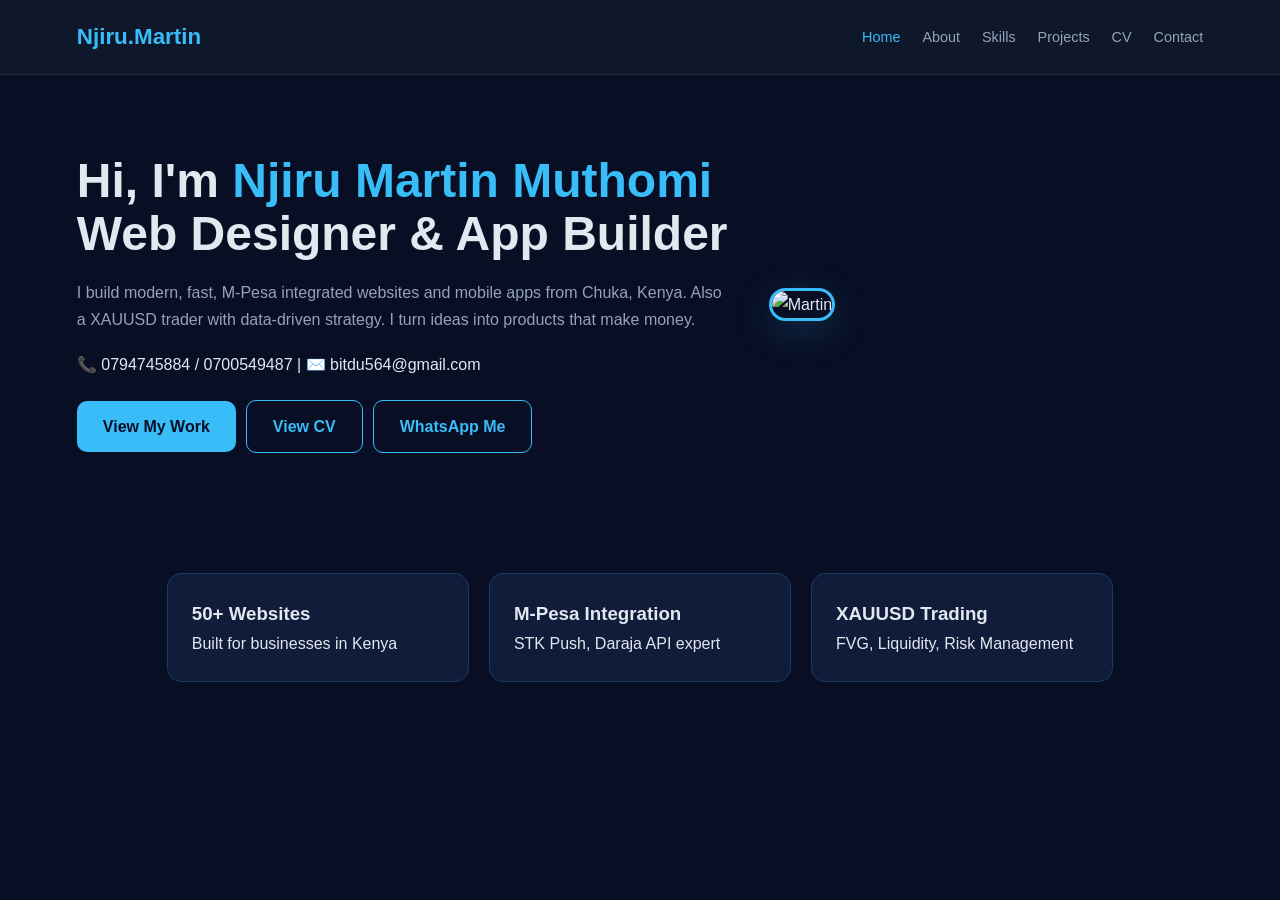
==== index.html @ 204bd2c3 "Comprehensive multi-page portfolio" ====
<!DOCTYPE html><html><head><meta charset="UTF-8"><meta name="viewport" content="width=device-width,initial-scale=1"><title>Njiru Martin Muthomi | Home</title><link rel="stylesheet" href="style.css"></head><body>
<nav><div class="logo">Njiru.Martin</div><div class="links"><a class="active" href="index.html">Home</a><a href="about.html">About</a><a href="skills.html">Skills</a><a href="projects.html">Projects</a><a href="cv.html">CV</a><a href="contact.html">Contact</a></div></nav>
<div class="hero">
<div><h1>Hi, I'm <span>Njiru Martin Muthomi</span><br>Web Designer & App Builder</h1><p style="margin:18px 0;color:#94a3b8">I build modern, fast, M-Pesa integrated websites and mobile apps from Chuka, Kenya. Also a XAUUSD trader with data-driven strategy. I turn ideas into products that make money.</p><div style="margin:10px 0">📞 0794745884 / 0700549487 | ✉️ bitdu564@gmail.com</div><a href="projects.html" class="btn">View My Work</a><a href="cv.html" class="btn btn-outline">View CV</a><a href="https://wa.me/254794745884" class="btn btn-outline">WhatsApp Me</a></div>
<div><img src="profile.jpg" alt="Martin"></div>
</div>
<div class="container"><div class="grid3"><div class="card"><h3>50+ Websites</h3><p>Built for businesses in Kenya</p></div><div class="card"><h3>M-Pesa Integration</h3><p>STK Push, Daraja API expert</p></div><div class="card"><h3>XAUUSD Trading</h3><p>FVG, Liquidity, Risk Management</p></div></div></div>
</body></html>
---- style.css ----
*{margin:0;padding:0;box-sizing:border-box;font-family:'Poppins',sans-serif}
body{background:#080e24;color:#e2e8f0;line-height:1.7}
a{color:#38bdf8;text-decoration:none}
nav{display:flex;justify-content:space-between;align-items:center;padding:18px 6%;background:#0f172a;position:sticky;top:0;z-index:100;border-bottom:1px solid #1e293b}
nav .logo{font-weight:800;color:#38bdf8;font-size:1.4rem}
nav .links a{margin-left:22px;color:#94a3b8;font-size:0.9rem}
nav .links a.active, nav .links a:hover{color:#38bdf8}
.container{max-width:1100px;margin:0 auto;padding:40px 6%}
.hero{display:grid;grid-template-columns:1.2fr 0.8fr;gap:40px;align-items:center;padding:80px 6%}
.hero img{width:320px;height:320px;border-radius:20px;object-fit:cover;border:3px solid #38bdf8;box-shadow:0 10px 40px rgba(56,189,248,0.2)}
.hero h1{font-size:3rem;line-height:1.1}
.hero h1 span{color:#38bdf8}
.btn{background:#38bdf8;color:#080e24;padding:12px 26px;border-radius:10px;font-weight:700;display:inline-block;margin-top:12px;margin-right:10px}
.btn-outline{border:1px solid #38bdf8;color:#38bdf8;background:transparent}
.card{background:#101c3a;border:1px solid #1e3a5f;border-radius:14px;padding:24px;margin-bottom:18px}
.grid2{display:grid;grid-template-columns:1fr 1fr;gap:20px}
.grid3{display:grid;grid-template-columns:repeat(auto-fit,minmax(280px,1fr));gap:20px}
.tag{border:1px solid #38bdf855;background:#0a1228;padding:5px 12px;border-radius:20px;font-size:0.78rem;margin:4px;display:inline-block}
.section-title{font-size:2rem;color:#38bdf8;margin-bottom:20px}
.timeline{border-left:2px solid #1e3a5f;padding-left:20px;margin-left:10px}
.timeline-item{margin-bottom:28px;position:relative}
.timeline-item::before{content:'';width:12px;height:12px;background:#38bdf8;border-radius:50%;position:absolute;left:-27px;top:6px}
@media(max-width:800px){.hero{grid-template-columns:1fr;text-align:center}.hero img{width:200px;height:200px;margin:0 auto}.grid2{grid-template-columns:1fr}nav .links{display:none}}
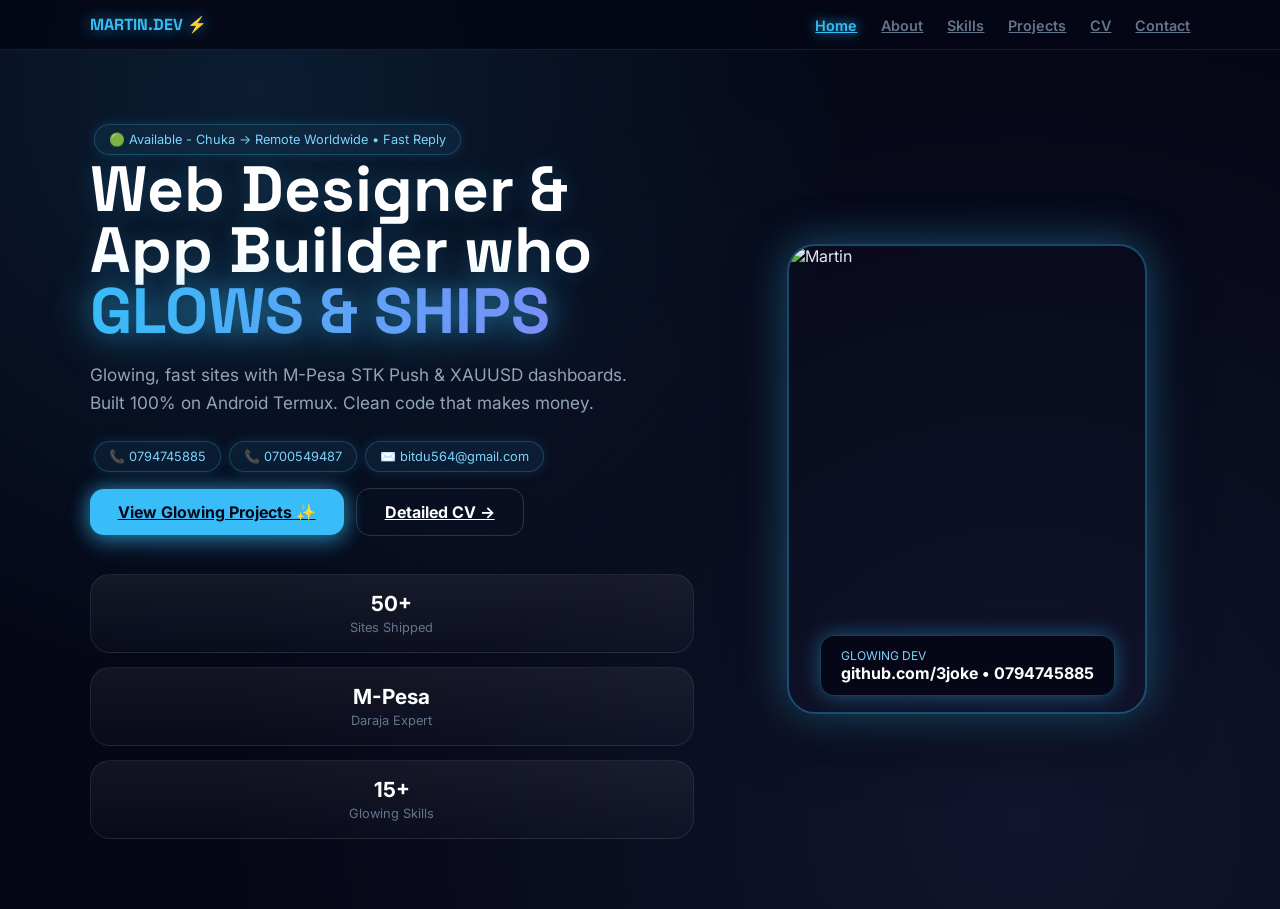
==== commit 01e70707: "FULL GLOWING REBUILD via python - 15 skills detailed CV 0794745885 0700549487" ====
--- a/index.html
+++ b/index.html
@@ -1,8 +1,4 @@
-<!DOCTYPE html><html><head><meta charset="UTF-8"><meta name="viewport" content="width=device-width,initial-scale=1"><title>Njiru Martin Muthomi | Home</title><link rel="stylesheet" href="style.css"></head><body>
-<nav><div class="logo">Njiru.Martin</div><div class="links"><a class="active" href="index.html">Home</a><a href="about.html">About</a><a href="skills.html">Skills</a><a href="projects.html">Projects</a><a href="cv.html">CV</a><a href="contact.html">Contact</a></div></nav>
-<div class="hero">
-<div><h1>Hi, I'm <span>Njiru Martin Muthomi</span><br>Web Designer & App Builder</h1><p style="margin:18px 0;color:#94a3b8">I build modern, fast, M-Pesa integrated websites and mobile apps from Chuka, Kenya. Also a XAUUSD trader with data-driven strategy. I turn ideas into products that make money.</p><div style="margin:10px 0">📞 0794745884 / 0700549487 | ✉️ bitdu564@gmail.com</div><a href="projects.html" class="btn">View My Work</a><a href="cv.html" class="btn btn-outline">View CV</a><a href="https://wa.me/254794745884" class="btn btn-outline">WhatsApp Me</a></div>
-<div><img src="profile.jpg" alt="Martin"></div>
-</div>
-<div class="container"><div class="grid3"><div class="card"><h3>50+ Websites</h3><p>Built for businesses in Kenya</p></div><div class="card"><h3>M-Pesa Integration</h3><p>STK Push, Daraja API expert</p></div><div class="card"><h3>XAUUSD Trading</h3><p>FVG, Liquidity, Risk Management</p></div></div></div>
+<!DOCTYPE html><html lang="en"><head><meta charset="UTF-8"><meta name="viewport" content="width=device-width,initial-scale=1"><title>Njiru Martin Muthomi - Glowing Portfolio</title><link rel="stylesheet" href="style.css"></head><body>
+<nav><div class="logo">MARTIN.DEV ⚡</div><div class="links"><a class="active" href="index.html">Home</a><a href="about.html">About</a><a href="skills.html">Skills</a><a href="projects.html">Projects</a><a href="cv.html">CV</a><a href="contact.html">Contact</a></div></nav>
+<section class="hero"><div><div class="pill">🟢 Available - Chuka → Remote Worldwide • Fast Reply</div><h1>Web Designer &<br>App Builder who<br><span>GLOWS & SHIPS</span></h1><p>Glowing, fast sites with M-Pesa STK Push & XAUUSD dashboards. Built 100% on Android Termux. Clean code that makes money.</p><div><span class="pill">📞 0794745885</span><span class="pill">📞 0700549487</span><span class="pill">✉️ bitdu564@gmail.com</span></div><div><a href="projects.html" class="btn btn-primary">View Glowing Projects ✨</a><a href="cv.html" class="btn btn-ghost">Detailed CV →</a></div><div class="grid3" style="margin-top:38px;gap:14px"><div class="glow-card" style="padding:16px;text-align:center"><b style="color:white;font-size:1.3rem">50+</b><br><span style="font-size:0.8rem;color:#64748b">Sites Shipped</span></div><div class="glow-card" style="padding:16px;text-align:center"><b style="color:white;font-size:1.3rem">M-Pesa</b><br><span style="font-size:0.8rem;color:#64748b">Daraja Expert</span></div><div class="glow-card" style="padding:16px;text-align:center"><b style="color:white;font-size:1.3rem">15+</b><br><span style="font-size:0.8rem;color:#64748b">Glowing Skills</span></div></div></div><div class="hero-img-wrap"><img src="profile.jpg" alt="Martin"><div style="position:absolute;bottom:18px;background:rgba(5,7,22,0.9);border:1px solid rgba(56,189,248,0.3);padding:12px 20px;border-radius:14px;box-shadow:0 0 20px rgba(56,189,248,0.4)"><div style="font-size:0.75rem;color:#7dd3fc">GLOWING DEV</div><div style="color:white;font-weight:700">github.com/3joke • 0794745885</div></div></div></section>
 </body></html>
--- a/style.css
+++ b/style.css
@@ -1,23 +1,29 @@
-*{margin:0;padding:0;box-sizing:border-box;font-family:'Poppins',sans-serif}
-body{background:#080e24;color:#e2e8f0;line-height:1.7}
-a{color:#38bdf8;text-decoration:none}
-nav{display:flex;justify-content:space-between;align-items:center;padding:18px 6%;background:#0f172a;position:sticky;top:0;z-index:100;border-bottom:1px solid #1e293b}
-nav .logo{font-weight:800;color:#38bdf8;font-size:1.4rem}
-nav .links a{margin-left:22px;color:#94a3b8;font-size:0.9rem}
-nav .links a.active, nav .links a:hover{color:#38bdf8}
-.container{max-width:1100px;margin:0 auto;padding:40px 6%}
-.hero{display:grid;grid-template-columns:1.2fr 0.8fr;gap:40px;align-items:center;padding:80px 6%}
-.hero img{width:320px;height:320px;border-radius:20px;object-fit:cover;border:3px solid #38bdf8;box-shadow:0 10px 40px rgba(56,189,248,0.2)}
-.hero h1{font-size:3rem;line-height:1.1}
-.hero h1 span{color:#38bdf8}
-.btn{background:#38bdf8;color:#080e24;padding:12px 26px;border-radius:10px;font-weight:700;display:inline-block;margin-top:12px;margin-right:10px}
-.btn-outline{border:1px solid #38bdf8;color:#38bdf8;background:transparent}
-.card{background:#101c3a;border:1px solid #1e3a5f;border-radius:14px;padding:24px;margin-bottom:18px}
-.grid2{display:grid;grid-template-columns:1fr 1fr;gap:20px}
-.grid3{display:grid;grid-template-columns:repeat(auto-fit,minmax(280px,1fr));gap:20px}
-.tag{border:1px solid #38bdf855;background:#0a1228;padding:5px 12px;border-radius:20px;font-size:0.78rem;margin:4px;display:inline-block}
-.section-title{font-size:2rem;color:#38bdf8;margin-bottom:20px}
-.timeline{border-left:2px solid #1e3a5f;padding-left:20px;margin-left:10px}
-.timeline-item{margin-bottom:28px;position:relative}
-.timeline-item::before{content:'';width:12px;height:12px;background:#38bdf8;border-radius:50%;position:absolute;left:-27px;top:6px}
-@media(max-width:800px){.hero{grid-template-columns:1fr;text-align:center}.hero img{width:200px;height:200px;margin:0 auto}.grid2{grid-template-columns:1fr}nav .links{display:none}}
+@import url('https://fonts.googleapis.com/css2?family=Space+Grotesk:wght@700&family=Inter:wght@400;600&display=swap');
+*{margin:0;padding:0;box-sizing:border-box}body{font-family:'Inter',sans-serif;background:#050716;color:#e2e8f0;overflow-x:hidden}
+h1,h2,h3,.logo{font-family:'Space Grotesk',sans-serif}
+nav{position:fixed;top:0;width:100%;z-index:999;display:flex;justify-content:space-between;align-items:center;padding:14px 7%;background:rgba(5,7,22,0.9);backdrop-filter:blur(14px);border-bottom:1px solid rgba(56,189,248,0.15)}
+.logo{color:#38bdf8;font-weight:700;text-shadow:0 0 15px rgba(56,189,248,0.7)}
+.links a{margin-left:24px;color:#64748b;font-weight:600;font-size:0.9rem;transition:0.3s}.links a:hover,.links a.active{color:#38bdf8;text-shadow:0 0 12px #38bdf8}
+.hero{min-height:100vh;display:grid;grid-template-columns:1.15fr 0.85fr;align-items:center;padding:120px 7% 70px;gap:50px;background:radial-gradient(600px at 20% 10%,rgba(56,189,248,0.12),transparent),radial-gradient(800px at 80% 90%,rgba(129,140,248,0.1),transparent)}
+.hero h1{font-size:clamp(2.4rem,5vw,4rem);line-height:.95;color:white;text-shadow:0 0 25px rgba(56,189,248,0.2)}
+.hero h1 span{background:linear-gradient(90deg,#38bdf8,#818cf8,#38bdf8);background-size:200%;-webkit-background-clip:text;-webkit-text-fill-color:transparent;animation:gMove 3s linear infinite;filter:drop-shadow(0 0 20px rgba(56,189,248,0.6))}
+@keyframes gMove{0%{background-position:0%}100%{background-position:200%}}
+.hero p{margin:20px 0;color:#94a3b8;font-size:1.08rem;max-width:560px;line-height:1.6}
+.pill{border:1px solid rgba(56,189,248,0.25);background:rgba(56,189,248,0.08);color:#7dd3fc;padding:7px 14px;border-radius:100px;font-size:0.8rem;margin:4px;display:inline-block;box-shadow:0 0 12px rgba(56,189,248,0.15)}
+.btn{padding:13px 28px;border-radius:14px;font-weight:700;display:inline-block;transition:0.3s;margin:12px 12px 0 0}
+.btn-primary{background:#38bdf8;color:#020617;box-shadow:0 0 20px rgba(56,189,248,0.6),0 8px 24px rgba(56,189,248,0.3)}
+.btn-primary:hover{transform:translateY(-2px);box-shadow:0 0 35px rgba(56,189,248,0.9)}
+.btn-ghost{border:1px solid rgba(255,255,255,0.15);color:white}
+.hero-img-wrap{position:relative;display:flex;justify-content:center}
+.hero-img-wrap img{width:360px;height:470px;object-fit:cover;border-radius:28px;border:2px solid rgba(56,189,248,0.35);box-shadow:0 0 45px rgba(56,189,248,0.4),0 20px 60px rgba(0,0,0,0.6);animation:floatG 4s ease-in-out infinite}
+@keyframes floatG{0%,100%{transform:translateY(0)}50%{transform:translateY(-10px);box-shadow:0 0 65px rgba(56,189,248,0.6)}}
+.glow-card{background:linear-gradient(180deg,rgba(255,255,255,0.06),rgba(255,255,255,0.02));border:1px solid rgba(255,255,255,0.08);border-radius:20px;padding:26px;transition:0.35s}
+.glow-card:hover{border-color:rgba(56,189,248,0.35);transform:translateY(-4px);box-shadow:0 0 30px rgba(56,189,248,0.12)}
+.container{max-width:1200px;margin:0 auto;padding:90px 7% 40px}
+.section-title{font-size:2.6rem;color:white;text-shadow:0 0 20px rgba(56,189,248,0.25)}
+.section-sub{color:#64748b;margin-bottom:32px}
+.grid2{display:grid;grid-template-columns:1fr 1fr;gap:22px}.grid3{display:grid;grid-template-columns:repeat(auto-fit,minmax(300px,1fr));gap:22px}
+.tag{border:1px solid rgba(56,189,248,0.18);background:rgba(56,189,248,0.08);color:#7dd3fc;padding:6px 12px;border-radius:100px;font-size:0.78rem;margin:4px;display:inline-block}
+.timeline{border-left:2px solid rgba(56,189,248,0.15);padding-left:22px}
+.timeline-item{margin-bottom:24px;position:relative}.timeline-item::before{content:'';position:absolute;left:-29px;top:4px;width:12px;height:12px;background:#38bdf8;border-radius:50%;box-shadow:0 0 12px #38bdf8}
+@media(max-width:900px){.hero{grid-template-columns:1fr;text-align:center}.hero-img-wrap img{width:300px;height:380px}.grid2{grid-template-columns:1fr}nav .links{display:none}}
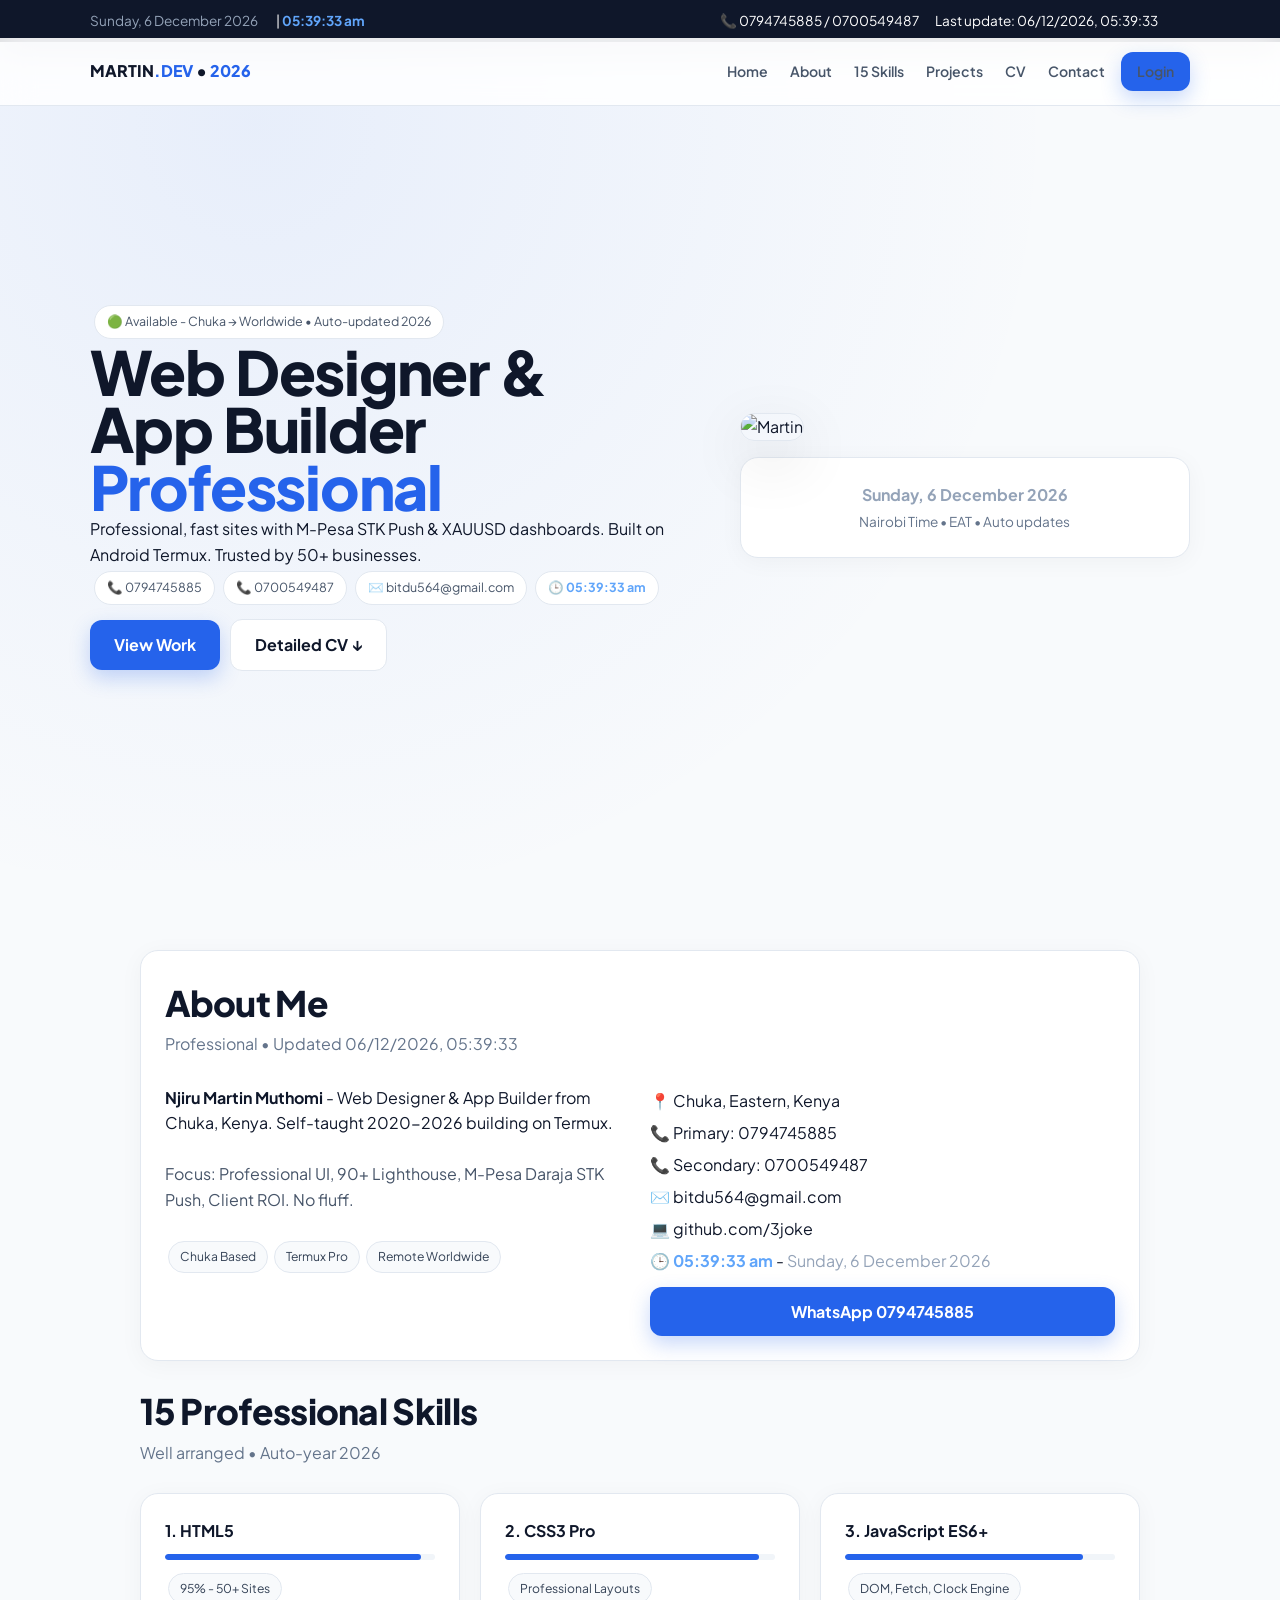
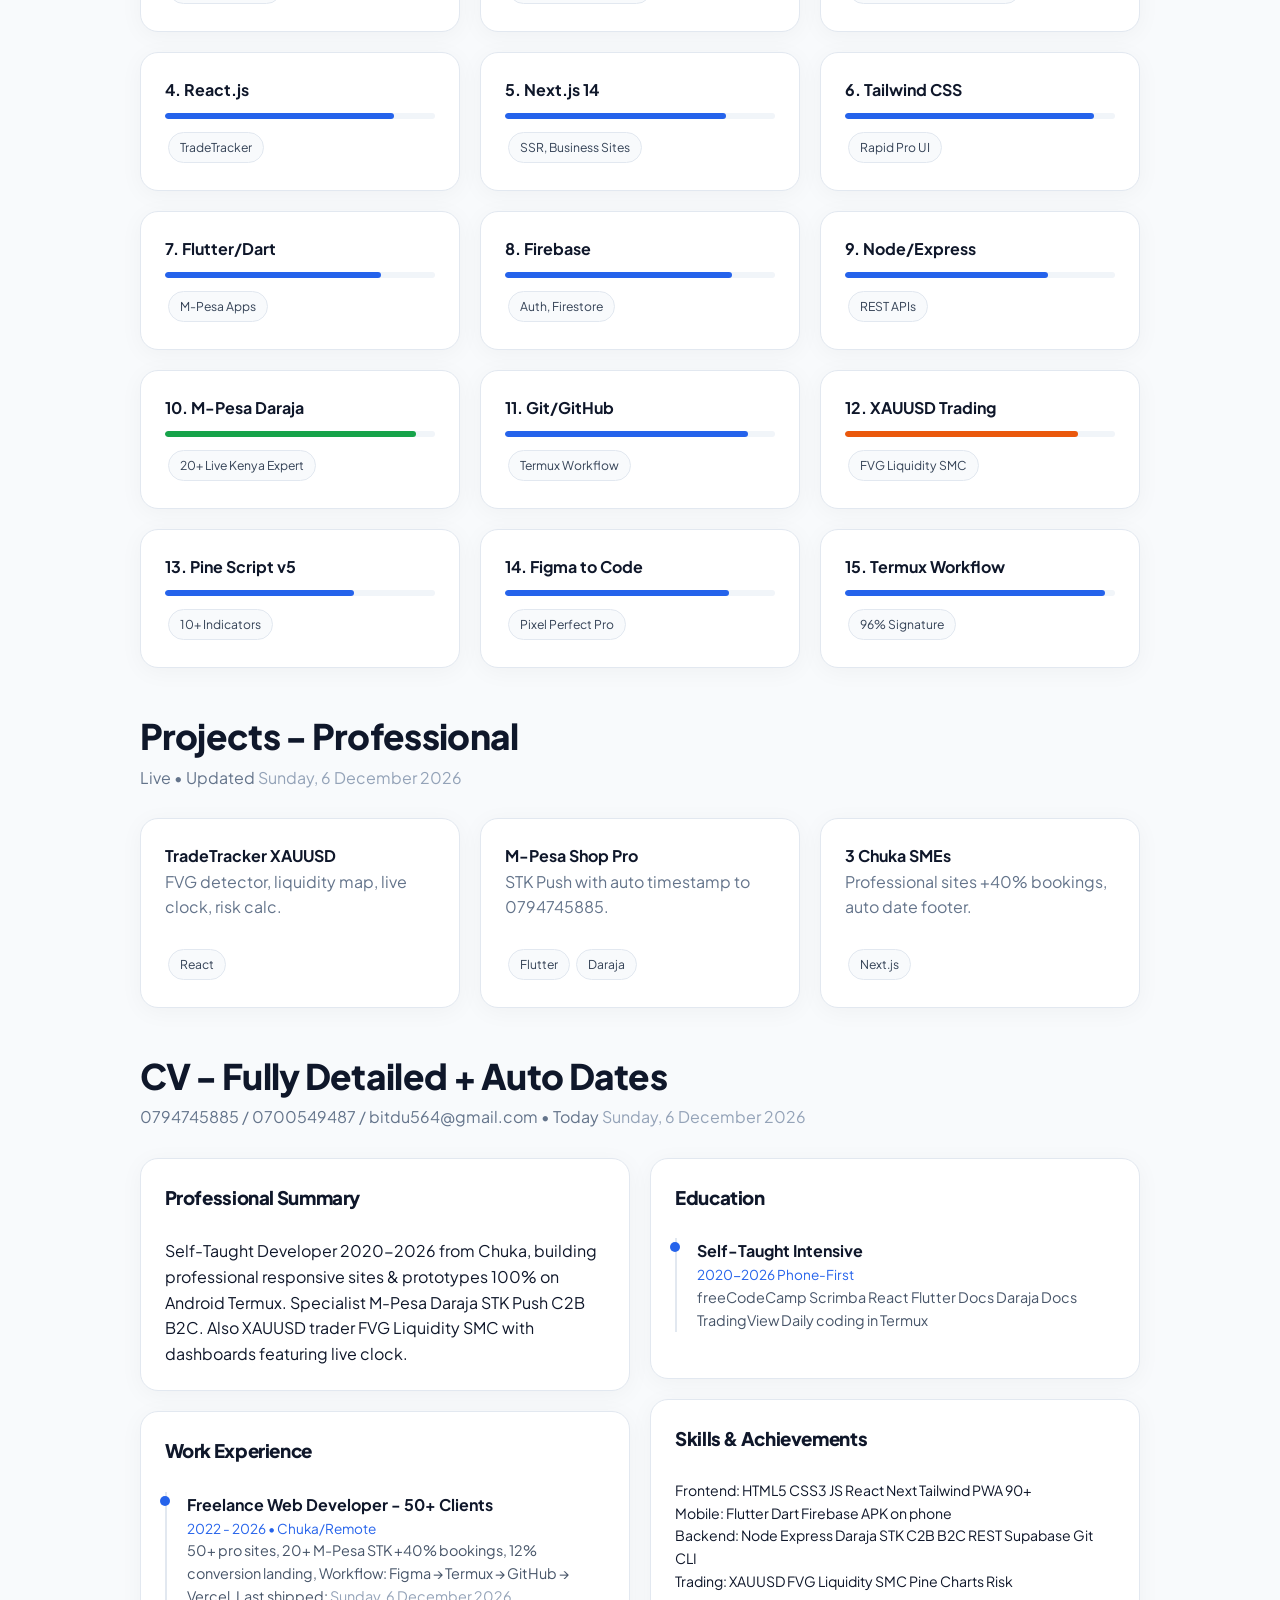
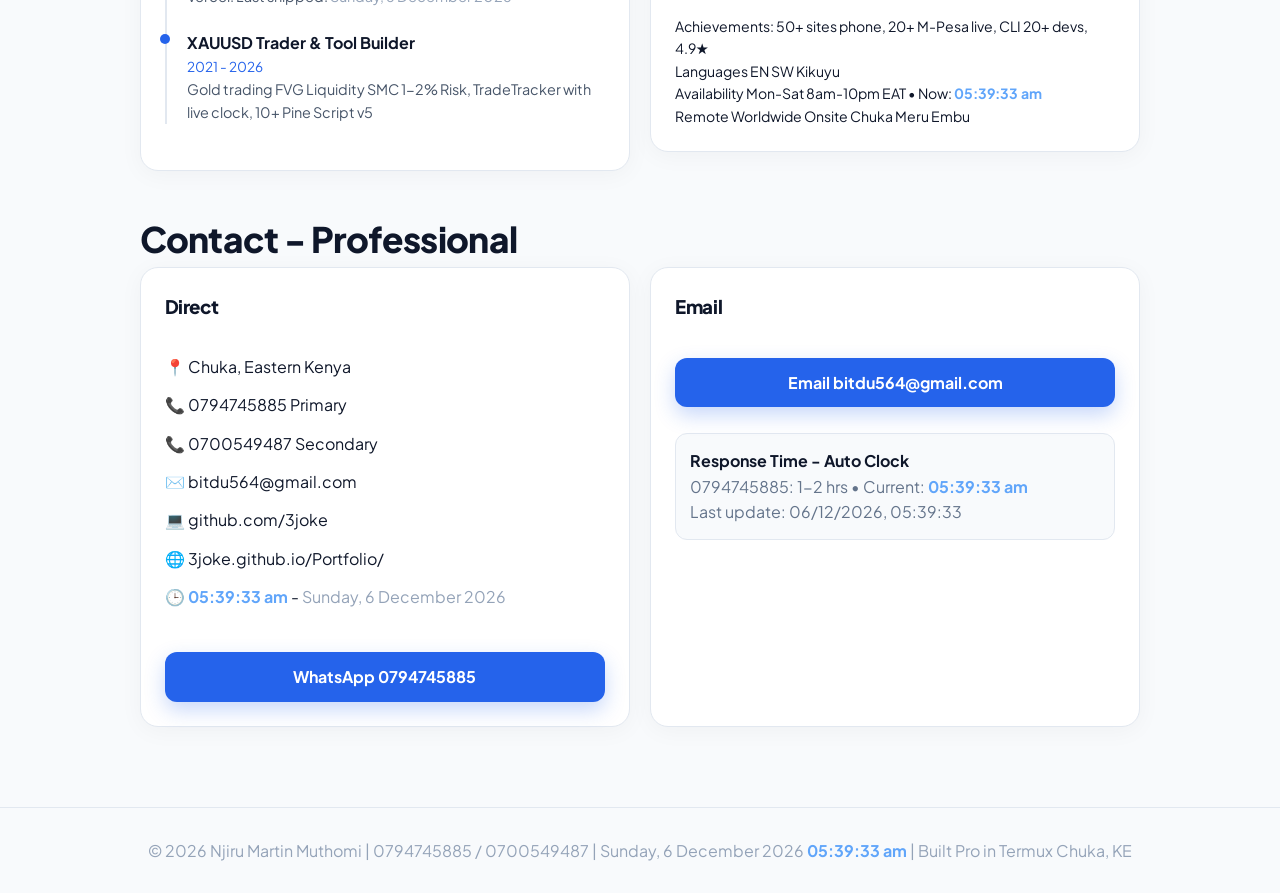
==== commit ef6c7196: "Pro portfolio + login + live clock auto dates 2026" ====
--- a/index.html
+++ b/index.html
@@ -1,4 +1,34 @@
-<!DOCTYPE html><html lang="en"><head><meta charset="UTF-8"><meta name="viewport" content="width=device-width,initial-scale=1"><title>Njiru Martin Muthomi - Glowing Portfolio</title><link rel="stylesheet" href="style.css"></head><body>
-<nav><div class="logo">MARTIN.DEV ⚡</div><div class="links"><a class="active" href="index.html">Home</a><a href="about.html">About</a><a href="skills.html">Skills</a><a href="projects.html">Projects</a><a href="cv.html">CV</a><a href="contact.html">Contact</a></div></nav>
-<section class="hero"><div><div class="pill">🟢 Available - Chuka → Remote Worldwide • Fast Reply</div><h1>Web Designer &<br>App Builder who<br><span>GLOWS & SHIPS</span></h1><p>Glowing, fast sites with M-Pesa STK Push & XAUUSD dashboards. Built 100% on Android Termux. Clean code that makes money.</p><div><span class="pill">📞 0794745885</span><span class="pill">📞 0700549487</span><span class="pill">✉️ bitdu564@gmail.com</span></div><div><a href="projects.html" class="btn btn-primary">View Glowing Projects ✨</a><a href="cv.html" class="btn btn-ghost">Detailed CV →</a></div><div class="grid3" style="margin-top:38px;gap:14px"><div class="glow-card" style="padding:16px;text-align:center"><b style="color:white;font-size:1.3rem">50+</b><br><span style="font-size:0.8rem;color:#64748b">Sites Shipped</span></div><div class="glow-card" style="padding:16px;text-align:center"><b style="color:white;font-size:1.3rem">M-Pesa</b><br><span style="font-size:0.8rem;color:#64748b">Daraja Expert</span></div><div class="glow-card" style="padding:16px;text-align:center"><b style="color:white;font-size:1.3rem">15+</b><br><span style="font-size:0.8rem;color:#64748b">Glowing Skills</span></div></div></div><div class="hero-img-wrap"><img src="profile.jpg" alt="Martin"><div style="position:absolute;bottom:18px;background:rgba(5,7,22,0.9);border:1px solid rgba(56,189,248,0.3);padding:12px 20px;border-radius:14px;box-shadow:0 0 20px rgba(56,189,248,0.4)"><div style="font-size:0.75rem;color:#7dd3fc">GLOWING DEV</div><div style="color:white;font-weight:700">github.com/3joke • 0794745885</div></div></div></section>
-</body></html>
+<!DOCTYPE html>
+<html lang="en">
+<head><meta charset="UTF-8"><meta name="viewport" content="width=device-width,initial-scale=1"><title>Njiru Martin Muthomi - Professional Portfolio</title><link rel="stylesheet" href="style.css"></head>
+<body>
+<div class="clock-bar"><div><span id="liveDate">Loading date...</span> | <span id="liveClock">Loading time...</span></div><div><span>📞 0794745885 / 0700549487</span><span>Last update: <span id="lastUpdated"></span></span></div></div>
+<nav style="top:38px"><div class="logo">MARTIN<span>.DEV</span> • <span id="liveYear"></span></div><div class="links"><a href="#home">Home</a><a href="#about">About</a><a href="#skills">15 Skills</a><a href="#projects">Projects</a><a href="#cv">CV</a><a href="#contact">Contact</a><a href="login.html" class="btn btn-primary" style="padding:8px 16px;margin:0 0 0 16px">Login</a></div></nav>
+<section id="home" class="hero"><div><div class="pill">🟢 Available - Chuka → Worldwide • Auto-updated <span id="autoYear"></span></div><h1>Web Designer &<br>App Builder <span>Professional</span></h1><p>Professional, fast sites with M-Pesa STK Push & XAUUSD dashboards. Built on Android Termux. Trusted by 50+ businesses.</p><div><span class="pill">📞 0794745885</span><span class="pill">📞 0700549487</span><span class="pill">✉️ bitdu564@gmail.com</span><span class="pill">🕒 <span id="liveClock"></span></span></div><div><a href="#projects" class="btn btn-primary">View Work</a><a href="#cv" class="btn btn-ghost">Detailed CV ↓</a></div></div><div><img src="profile.jpg" alt="Martin" class="hero-img"><div class="card" style="margin-top:16px;text-align:center"><b id="liveDate"></b><br><span style="color:#64748b;font-size:0.85rem">Nairobi Time • EAT • Auto updates</span></div></div></section>
+<div class="container">
+<div id="about" class="card" style="margin-bottom:22px"><h2 class="section-title">About Me</h2><p class="section-sub">Professional • Updated <span id="lastUpdated"></span></p><div class="grid2"><div><p><b>Njiru Martin Muthomi</b> - Web Designer & App Builder from Chuka, Kenya. Self-taught 2020-<span id="autoYear"></span> building on Termux.</p><br><p style="color:#475569">Focus: Professional UI, 90+ Lighthouse, M-Pesa Daraja STK Push, Client ROI. No fluff.</p><br><span class="tag">Chuka Based</span><span class="tag">Termux Pro</span><span class="tag">Remote Worldwide</span></div><div><p style="line-height:2">📍 Chuka, Eastern, Kenya<br>📞 Primary: 0794745885<br>📞 Secondary: 0700549487<br>✉️ bitdu564@gmail.com<br>💻 github.com/3joke<br>🕒 <span id="liveClock"></span> - <span id="liveDate"></span></p><a href="https://wa.me/254794745885" class="btn btn-primary" style="width:100%;text-align:center">WhatsApp 0794745885</a></div></div></div>
+<div id="skills"><h2 class="section-title">15 Professional Skills</h2><p class="section-sub">Well arranged • Auto-year <span id="autoYear"></span></p><div class="grid3">
+<div class="card"><b>1. HTML5</b><div class="progress"><div class="progress-bar" style="width:95%"></div></div><span class="tag">95% - 50+ Sites</span></div>
+<div class="card"><b>2. CSS3 Pro</b><div class="progress"><div class="progress-bar" style="width:94%"></div></div><span class="tag">Professional Layouts</span></div>
+<div class="card"><b>3. JavaScript ES6+</b><div class="progress"><div class="progress-bar" style="width:88%"></div></div><span class="tag">DOM, Fetch, Clock Engine</span></div>
+<div class="card"><b>4. React.js</b><div class="progress"><div class="progress-bar" style="width:85%"></div></div><span class="tag">TradeTracker</span></div>
+<div class="card"><b>5. Next.js 14</b><div class="progress"><div class="progress-bar" style="width:82%"></div></div><span class="tag">SSR, Business Sites</span></div>
+<div class="card"><b>6. Tailwind CSS</b><div class="progress"><div class="progress-bar" style="width:92%"></div></div><span class="tag">Rapid Pro UI</span></div>
+<div class="card"><b>7. Flutter/Dart</b><div class="progress"><div class="progress-bar" style="width:80%"></div></div><span class="tag">M-Pesa Apps</span></div>
+<div class="card"><b>8. Firebase</b><div class="progress"><div class="progress-bar" style="width:84%"></div></div><span class="tag">Auth, Firestore</span></div>
+<div class="card"><b>9. Node/Express</b><div class="progress"><div class="progress-bar" style="width:75%"></div></div><span class="tag">REST APIs</span></div>
+<div class="card"><b>10. M-Pesa Daraja</b><div class="progress"><div class="progress-bar" style="width:93%;background:#16a34a"></div></div><span class="tag">20+ Live Kenya Expert</span></div>
+<div class="card"><b>11. Git/GitHub</b><div class="progress"><div class="progress-bar" style="width:90%"></div></div><span class="tag">Termux Workflow</span></div>
+<div class="card"><b>12. XAUUSD Trading</b><div class="progress"><div class="progress-bar" style="width:86%;background:#ea580c"></div></div><span class="tag">FVG Liquidity SMC</span></div>
+<div class="card"><b>13. Pine Script v5</b><div class="progress"><div class="progress-bar" style="width:70%"></div></div><span class="tag">10+ Indicators</span></div>
+<div class="card"><b>14. Figma to Code</b><div class="progress"><div class="progress-bar" style="width:83%"></div></div><span class="tag">Pixel Perfect Pro</span></div>
+<div class="card"><b>15. Termux Workflow</b><div class="progress"><div class="progress-bar" style="width:96%"></div></div><span class="tag">96% Signature</span></div>
+</div></div>
+<div id="projects" style="margin-top:40px"><h2 class="section-title">Projects - Professional</h2><p class="section-sub">Live • Updated <span id="liveDate"></span></p><div class="grid3"><div class="card"><b>TradeTracker XAUUSD</b><p style="color:#64748b">FVG detector, liquidity map, live clock, risk calc.</p><br><span class="tag">React</span></div><div class="card"><b>M-Pesa Shop Pro</b><p style="color:#64748b">STK Push with auto timestamp to 0794745885.</p><br><span class="tag">Flutter</span><span class="tag">Daraja</span></div><div class="card"><b>3 Chuka SMEs</b><p style="color:#64748b">Professional sites +40% bookings, auto date footer.</p><br><span class="tag">Next.js</span></div></div></div>
+<div id="cv" style="margin-top:40px"><h2 class="section-title">CV - Fully Detailed + Auto Dates</h2><p class="section-sub">0794745885 / 0700549487 / bitdu564@gmail.com • Today <span id="liveDate"></span></p><div class="grid2"><div><div class="card"><h3>Professional Summary</h3><br><p>Self-Taught Developer 2020-<span id="autoYear"></span> from Chuka, building professional responsive sites & prototypes 100% on Android Termux. Specialist M-Pesa Daraja STK Push C2B B2C. Also XAUUSD trader FVG Liquidity SMC with dashboards featuring live clock.</p></div><div class="card" style="margin-top:20px"><h3>Work Experience</h3><br><div class="timeline"><div class="timeline-item"><b>Freelance Web Developer - 50+ Clients</b><div style="color:#2563eb;font-size:0.85rem">2022 - <span id="autoYear"></span> • Chuka/Remote</div><div style="color:#475569;font-size:0.9rem">50+ pro sites, 20+ M-Pesa STK +40% bookings, 12% conversion landing, Workflow: Figma → Termux → GitHub → Vercel. Last shipped: <span id="liveDate"></span></div></div><div class="timeline-item"><b>XAUUSD Trader & Tool Builder</b><div style="color:#2563eb;font-size:0.85rem">2021 - <span id="autoYear"></span></div><div style="color:#475569;font-size:0.9rem">Gold trading FVG Liquidity SMC 1-2% Risk, TradeTracker with live clock, 10+ Pine Script v5</div></div></div></div></div><div><div class="card"><h3>Education</h3><br><div class="timeline"><div class="timeline-item"><b>Self-Taught Intensive</b><div style="color:#2563eb;font-size:0.85rem">2020-<span id="autoYear"></span> Phone-First</div><div style="color:#475569;font-size:0.9rem">freeCodeCamp Scrimba React Flutter Docs Daraja Docs TradingView Daily coding in Termux</div></div></div></div><div class="card" style="margin-top:20px"><h3>Skills & Achievements</h3><br><p style="font-size:0.88rem">Frontend: HTML5 CSS3 JS React Next Tailwind PWA 90+<br>Mobile: Flutter Dart Firebase APK on phone<br>Backend: Node Express Daraja STK C2B B2C REST Supabase Git CLI<br>Trading: XAUUSD FVG Liquidity SMC Pine Charts Risk<br><br>Achievements: 50+ sites phone, 20+ M-Pesa live, CLI 20+ devs, 4.9★<br>Languages EN SW Kikuyu<br>Availability Mon-Sat 8am-10pm EAT • Now: <span id="liveClock"></span><br>Remote Worldwide Onsite Chuka Meru Embu</p></div></div></div></div>
+<div id="contact" style="margin-top:40px"><h2 class="section-title">Contact - Professional</h2><div class="grid2"><div class="card"><h3>Direct</h3><br><p style="line-height:2.4">📍 Chuka, Eastern Kenya<br>📞 0794745885 Primary<br>📞 0700549487 Secondary<br>✉️ bitdu564@gmail.com<br>💻 github.com/3joke<br>🌐 3joke.github.io/Portfolio/<br>🕒 <span id="liveClock"></span> - <span id="liveDate"></span></p><br><a href="https://wa.me/254794745885" class="btn btn-primary" style="width:100%;text-align:center">WhatsApp 0794745885</a></div><div class="card"><h3>Email</h3><br><a href="mailto:bitdu564@gmail.com" class="btn btn-primary" style="width:100%;text-align:center">Email bitdu564@gmail.com</a><br><br><div style="background:#f8fafc;border:1px solid #e2e8f0;padding:14px;border-radius:12px"><b>Response Time - Auto Clock</b><br><span style="color:#64748b">0794745885: 1-2 hrs • Current: <span id="liveClock"></span><br>Last update: <span id="lastUpdated"></span></span></div></div></div></div>
+</div>
+<footer style="text-align:center;padding:30px 7%;color:#94a3b8;border-top:1px solid #e2e8f0;margin-top:40px">© <span id="autoYear"></span> Njiru Martin Muthomi | 0794745885 / 0700549487 | <span id="liveDate"></span> <span id="liveClock"></span> | Built Pro in Termux Chuka, KE</footer>
+<script src="script.js"></script>
+</body>
+</html>
--- a/style.css
+++ b/style.css
@@ -1,29 +1,29 @@
-@import url('https://fonts.googleapis.com/css2?family=Space+Grotesk:wght@700&family=Inter:wght@400;600&display=swap');
-*{margin:0;padding:0;box-sizing:border-box}body{font-family:'Inter',sans-serif;background:#050716;color:#e2e8f0;overflow-x:hidden}
-h1,h2,h3,.logo{font-family:'Space Grotesk',sans-serif}
-nav{position:fixed;top:0;width:100%;z-index:999;display:flex;justify-content:space-between;align-items:center;padding:14px 7%;background:rgba(5,7,22,0.9);backdrop-filter:blur(14px);border-bottom:1px solid rgba(56,189,248,0.15)}
-.logo{color:#38bdf8;font-weight:700;text-shadow:0 0 15px rgba(56,189,248,0.7)}
-.links a{margin-left:24px;color:#64748b;font-weight:600;font-size:0.9rem;transition:0.3s}.links a:hover,.links a.active{color:#38bdf8;text-shadow:0 0 12px #38bdf8}
-.hero{min-height:100vh;display:grid;grid-template-columns:1.15fr 0.85fr;align-items:center;padding:120px 7% 70px;gap:50px;background:radial-gradient(600px at 20% 10%,rgba(56,189,248,0.12),transparent),radial-gradient(800px at 80% 90%,rgba(129,140,248,0.1),transparent)}
-.hero h1{font-size:clamp(2.4rem,5vw,4rem);line-height:.95;color:white;text-shadow:0 0 25px rgba(56,189,248,0.2)}
-.hero h1 span{background:linear-gradient(90deg,#38bdf8,#818cf8,#38bdf8);background-size:200%;-webkit-background-clip:text;-webkit-text-fill-color:transparent;animation:gMove 3s linear infinite;filter:drop-shadow(0 0 20px rgba(56,189,248,0.6))}
-@keyframes gMove{0%{background-position:0%}100%{background-position:200%}}
-.hero p{margin:20px 0;color:#94a3b8;font-size:1.08rem;max-width:560px;line-height:1.6}
-.pill{border:1px solid rgba(56,189,248,0.25);background:rgba(56,189,248,0.08);color:#7dd3fc;padding:7px 14px;border-radius:100px;font-size:0.8rem;margin:4px;display:inline-block;box-shadow:0 0 12px rgba(56,189,248,0.15)}
-.btn{padding:13px 28px;border-radius:14px;font-weight:700;display:inline-block;transition:0.3s;margin:12px 12px 0 0}
-.btn-primary{background:#38bdf8;color:#020617;box-shadow:0 0 20px rgba(56,189,248,0.6),0 8px 24px rgba(56,189,248,0.3)}
-.btn-primary:hover{transform:translateY(-2px);box-shadow:0 0 35px rgba(56,189,248,0.9)}
-.btn-ghost{border:1px solid rgba(255,255,255,0.15);color:white}
-.hero-img-wrap{position:relative;display:flex;justify-content:center}
-.hero-img-wrap img{width:360px;height:470px;object-fit:cover;border-radius:28px;border:2px solid rgba(56,189,248,0.35);box-shadow:0 0 45px rgba(56,189,248,0.4),0 20px 60px rgba(0,0,0,0.6);animation:floatG 4s ease-in-out infinite}
-@keyframes floatG{0%,100%{transform:translateY(0)}50%{transform:translateY(-10px);box-shadow:0 0 65px rgba(56,189,248,0.6)}}
-.glow-card{background:linear-gradient(180deg,rgba(255,255,255,0.06),rgba(255,255,255,0.02));border:1px solid rgba(255,255,255,0.08);border-radius:20px;padding:26px;transition:0.35s}
-.glow-card:hover{border-color:rgba(56,189,248,0.35);transform:translateY(-4px);box-shadow:0 0 30px rgba(56,189,248,0.12)}
-.container{max-width:1200px;margin:0 auto;padding:90px 7% 40px}
-.section-title{font-size:2.6rem;color:white;text-shadow:0 0 20px rgba(56,189,248,0.25)}
-.section-sub{color:#64748b;margin-bottom:32px}
-.grid2{display:grid;grid-template-columns:1fr 1fr;gap:22px}.grid3{display:grid;grid-template-columns:repeat(auto-fit,minmax(300px,1fr));gap:22px}
-.tag{border:1px solid rgba(56,189,248,0.18);background:rgba(56,189,248,0.08);color:#7dd3fc;padding:6px 12px;border-radius:100px;font-size:0.78rem;margin:4px;display:inline-block}
-.timeline{border-left:2px solid rgba(56,189,248,0.15);padding-left:22px}
-.timeline-item{margin-bottom:24px;position:relative}.timeline-item::before{content:'';position:absolute;left:-29px;top:4px;width:12px;height:12px;background:#38bdf8;border-radius:50%;box-shadow:0 0 12px #38bdf8}
-@media(max-width:900px){.hero{grid-template-columns:1fr;text-align:center}.hero-img-wrap img{width:300px;height:380px}.grid2{grid-template-columns:1fr}nav .links{display:none}}
+@import url('https://fonts.googleapis.com/css2?family=Plus+Jakarta+Sans:wght@400;600;700;800&display=swap');
+*{margin:0;padding:0;box-sizing:border-box}
+body{font-family:'Plus Jakarta Sans',sans-serif;background:#f8fafc;color:#0f172a;line-height:1.6;scroll-behavior:smooth}
+h1,h2,h3{font-weight:800;letter-spacing:-0.02em}
+nav{position:fixed;top:0;width:100%;z-index:999;background:rgba(255,255,255,0.85);backdrop-filter:blur(16px);border-bottom:1px solid #e2e8f0;display:flex;justify-content:space-between;align-items:center;padding:14px 7%}
+.logo{font-weight:800;color:#0f172a} .logo span{color:#2563eb}
+.links a{margin-left:22px;color:#475569;font-weight:600;font-size:0.88rem;text-decoration:none} .links a:hover{color:#2563eb}
+.btn{padding:12px 24px;border-radius:12px;font-weight:700;text-decoration:none;display:inline-block;transition:0.2s;margin:10px 10px 0 0}
+.btn-primary{background:#2563eb;color:white;box-shadow:0 8px 20px rgba(37,99,235,0.25)} .btn-primary:hover{transform:translateY(-2px)}
+.btn-ghost{border:1px solid #e2e8f0;color:#0f172a;background:white}
+.hero{min-height:92vh;display:grid;grid-template-columns:1.15fr 0.85fr;align-items:center;padding:120px 7% 60px;gap:40px;background:radial-gradient(800px at 20% 10%,rgba(37,99,235,0.08),transparent)}
+.hero h1{font-size:clamp(2.4rem,5vw,3.8rem);line-height:0.95;color:#0f172a} .hero h1 span{color:#2563eb}
+.pill{border:1px solid #e2e8f0;background:white;color:#475569;padding:6px 12px;border-radius:100px;font-size:0.78rem;margin:4px;display:inline-block}
+.card{background:white;border:1px solid #e2e8f0;border-radius:18px;padding:24px;box-shadow:0 4px 24px rgba(0,0,0,0.04);transition:0.25s}
+.card:hover{transform:translateY(-3px);box-shadow:0 12px 32px rgba(0,0,0,0.08)}
+.container{max-width:1180px;margin:0 auto;padding:80px 7% 40px}
+.section-title{font-size:2.2rem;color:#0f172a} .section-sub{color:#64748b;margin-bottom:28px}
+.grid2{display:grid;grid-template-columns:1fr 1fr;gap:20px} .grid3{display:grid;grid-template-columns:repeat(auto-fit,minmax(280px,1fr));gap:20px}
+.tag{border:1px solid #e2e8f0;background:#f8fafc;color:#334155;padding:5px 11px;border-radius:100px;font-size:0.76rem;margin:3px;display:inline-block}
+.progress{height:6px;background:#f1f5f9;border-radius:100px;margin:10px 0;overflow:hidden} .progress-bar{height:100%;background:#2563eb;border-radius:100px}
+.timeline{border-left:2px solid #e2e8f0;padding-left:20px} .timeline-item{margin-bottom:22px;position:relative} .timeline-item::before{content:'';position:absolute;left:-27px;top:4px;width:10px;height:10px;background:#2563eb;border-radius:50%}
+.hero-img{width:360px;height:460px;object-fit:cover;border-radius:22px;border:1px solid #e2e8f0;box-shadow:0 20px 60px rgba(0,0,0,0.12)}
+/* CLOCK */
+.clock-bar{background:#0f172a;color:white;padding:10px 7%;display:flex;justify-content:space-between;align-items:center;font-size:0.85rem;flex-wrap:wrap;gap:8px}
+.clock-bar span{margin-right:16px} #liveClock{font-weight:700;color:#60a5fa} #liveDate{color:#94a3b8}
+/* LOGIN */
+.login-wrap{min-height:100vh;display:grid;place-items:center;padding:100px 7% 40px;background:radial-gradient(600px at 80% 20%,rgba(37,99,235,0.1),transparent),#f8fafc}
+.login-card{width:100%;max-width:420px;background:white;border:1px solid #e2e8f0;border-radius:20px;padding:32px;box-shadow:0 20px 60px rgba(0,0,0,0.08)}
+.input{width:100
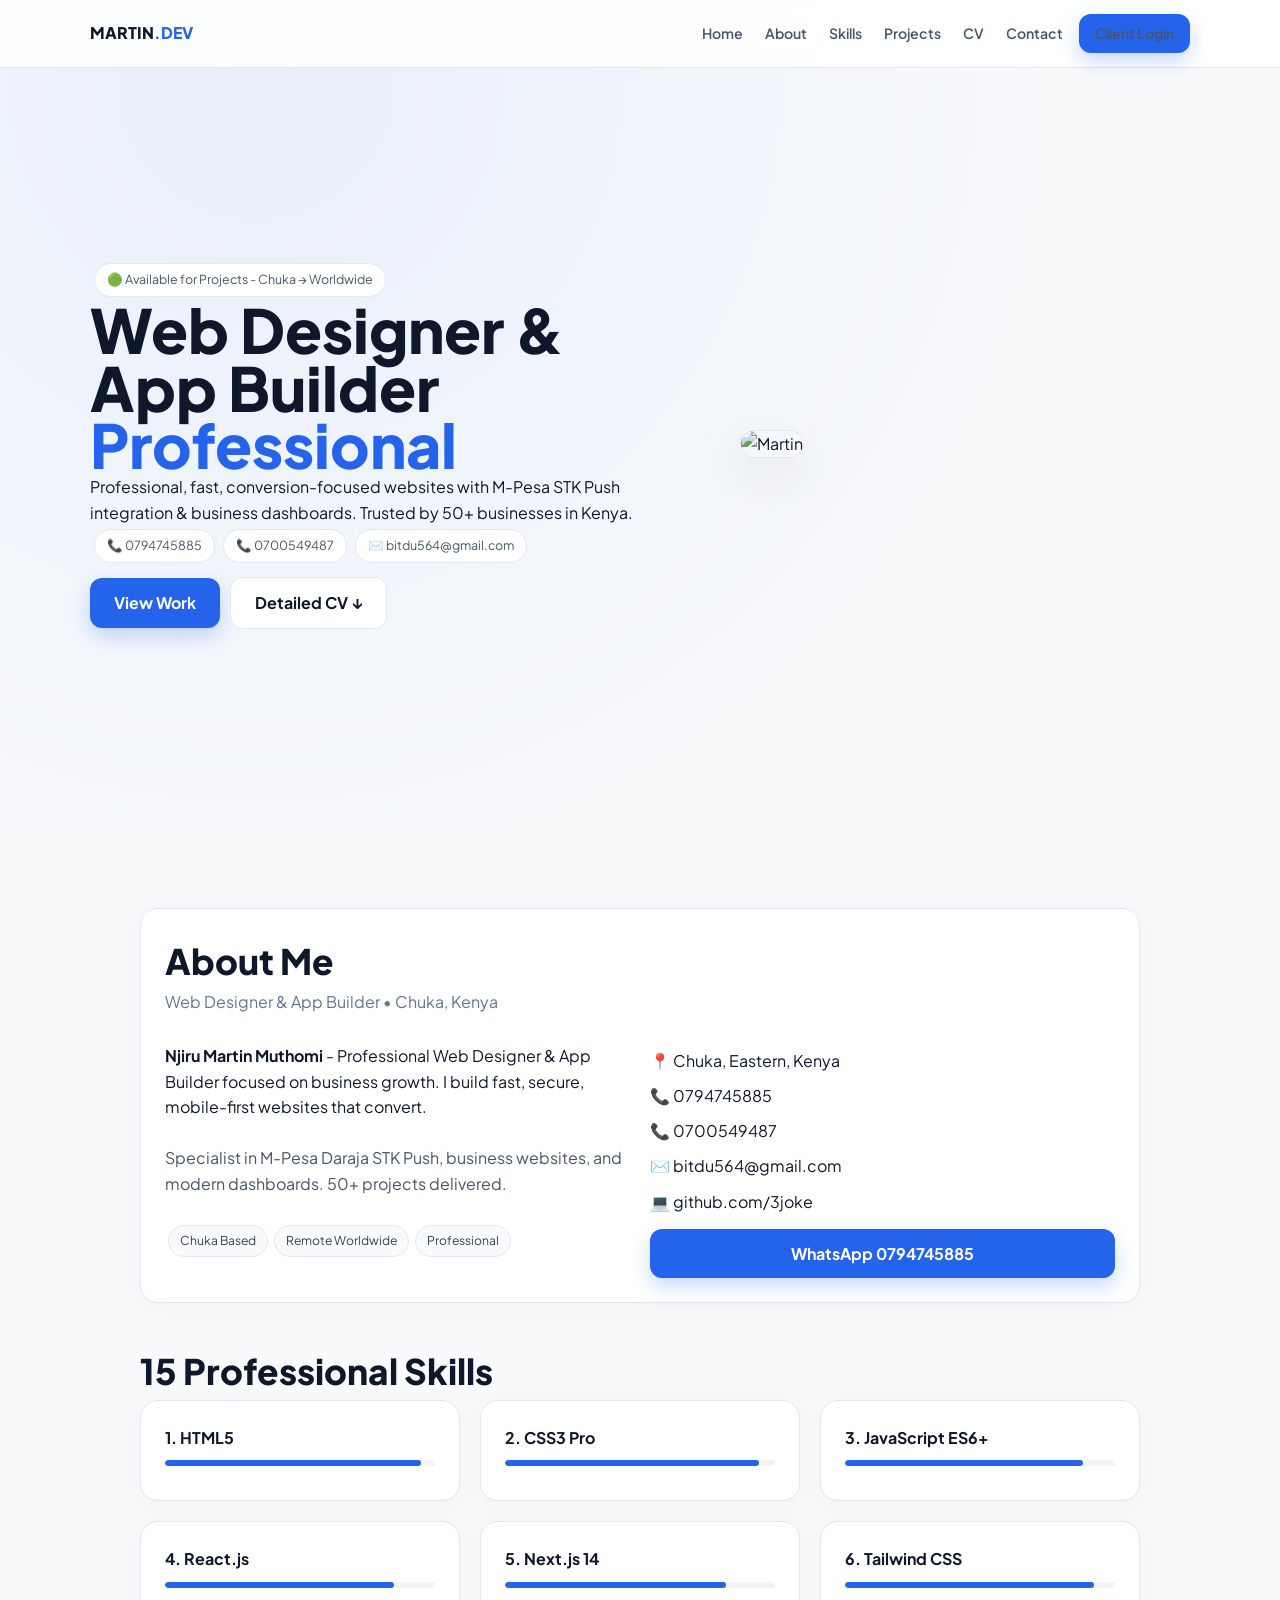
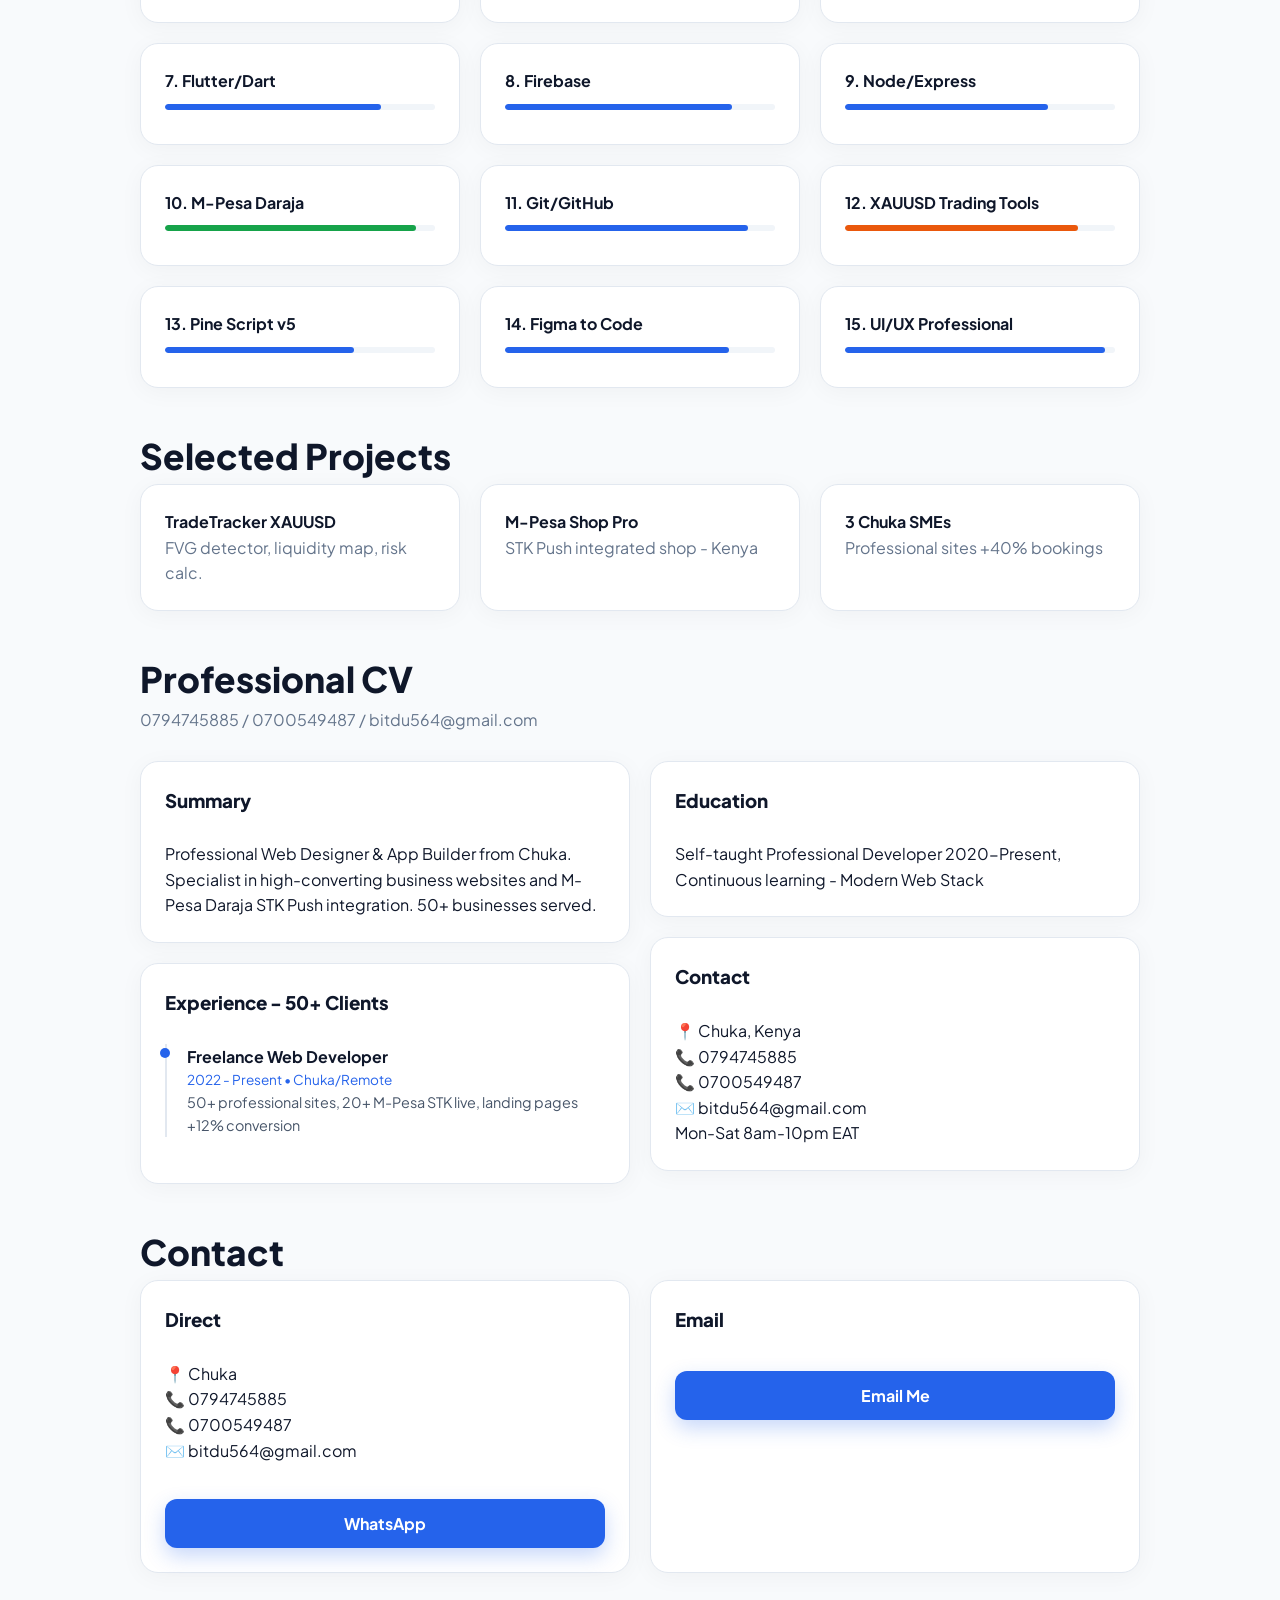
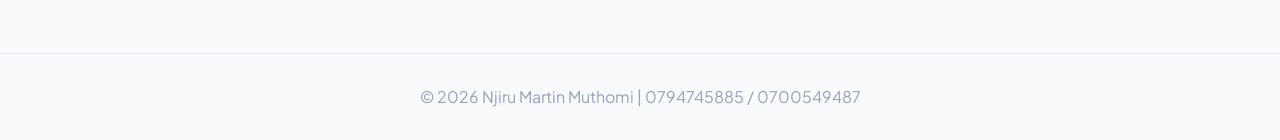
==== commit 45dba9c0: "Clean professional - remove Termux and auto update" ====
--- a/index.html
+++ b/index.html
@@ -1,34 +1,33 @@
 <!DOCTYPE html>
 <html lang="en">
-<head><meta charset="UTF-8"><meta name="viewport" content="width=device-width,initial-scale=1"><title>Njiru Martin Muthomi - Professional Portfolio</title><link rel="stylesheet" href="style.css"></head>
+<head><meta charset="UTF-8"><meta name="viewport" content="width=device-width,initial-scale=1"><title>Njiru Martin Muthomi - Web Designer & App Builder</title><link rel="stylesheet" href="style.css"></head>
 <body>
-<div class="clock-bar"><div><span id="liveDate">Loading date...</span> | <span id="liveClock">Loading time...</span></div><div><span>📞 0794745885 / 0700549487</span><span>Last update: <span id="lastUpdated"></span></span></div></div>
-<nav style="top:38px"><div class="logo">MARTIN<span>.DEV</span> • <span id="liveYear"></span></div><div class="links"><a href="#home">Home</a><a href="#about">About</a><a href="#skills">15 Skills</a><a href="#projects">Projects</a><a href="#cv">CV</a><a href="#contact">Contact</a><a href="login.html" class="btn btn-primary" style="padding:8px 16px;margin:0 0 0 16px">Login</a></div></nav>
-<section id="home" class="hero"><div><div class="pill">🟢 Available - Chuka → Worldwide • Auto-updated <span id="autoYear"></span></div><h1>Web Designer &<br>App Builder <span>Professional</span></h1><p>Professional, fast sites with M-Pesa STK Push & XAUUSD dashboards. Built on Android Termux. Trusted by 50+ businesses.</p><div><span class="pill">📞 0794745885</span><span class="pill">📞 0700549487</span><span class="pill">✉️ bitdu564@gmail.com</span><span class="pill">🕒 <span id="liveClock"></span></span></div><div><a href="#projects" class="btn btn-primary">View Work</a><a href="#cv" class="btn btn-ghost">Detailed CV ↓</a></div></div><div><img src="profile.jpg" alt="Martin" class="hero-img"><div class="card" style="margin-top:16px;text-align:center"><b id="liveDate"></b><br><span style="color:#64748b;font-size:0.85rem">Nairobi Time • EAT • Auto updates</span></div></div></section>
+<nav><div class="logo">MARTIN<span>.DEV</span></div><div class="links"><a href="#home">Home</a><a href="#about">About</a><a href="#skills">Skills</a><a href="#projects">Projects</a><a href="#cv">CV</a><a href="#contact">Contact</a><a href="login.html" class="btn btn-primary" style="padding:8px 16px;margin:0 0 0 16px">Client Login</a></div></nav>
+<section id="home" class="hero"><div><div class="pill">🟢 Available for Projects - Chuka → Worldwide</div><h1>Web Designer &<br>App Builder <span>Professional</span></h1><p>Professional, fast, conversion-focused websites with M-Pesa STK Push integration & business dashboards. Trusted by 50+ businesses in Kenya.</p><div><span class="pill">📞 0794745885</span><span class="pill">📞 0700549487</span><span class="pill">✉️ bitdu564@gmail.com</span></div><div><a href="#projects" class="btn btn-primary">View Work</a><a href="#cv" class="btn btn-ghost">Detailed CV ↓</a></div></div><div><img src="profile.jpg" alt="Martin" class="hero-img"></div></section>
 <div class="container">
-<div id="about" class="card" style="margin-bottom:22px"><h2 class="section-title">About Me</h2><p class="section-sub">Professional • Updated <span id="lastUpdated"></span></p><div class="grid2"><div><p><b>Njiru Martin Muthomi</b> - Web Designer & App Builder from Chuka, Kenya. Self-taught 2020-<span id="autoYear"></span> building on Termux.</p><br><p style="color:#475569">Focus: Professional UI, 90+ Lighthouse, M-Pesa Daraja STK Push, Client ROI. No fluff.</p><br><span class="tag">Chuka Based</span><span class="tag">Termux Pro</span><span class="tag">Remote Worldwide</span></div><div><p style="line-height:2">📍 Chuka, Eastern, Kenya<br>📞 Primary: 0794745885<br>📞 Secondary: 0700549487<br>✉️ bitdu564@gmail.com<br>💻 github.com/3joke<br>🕒 <span id="liveClock"></span> - <span id="liveDate"></span></p><a href="https://wa.me/254794745885" class="btn btn-primary" style="width:100%;text-align:center">WhatsApp 0794745885</a></div></div></div>
-<div id="skills"><h2 class="section-title">15 Professional Skills</h2><p class="section-sub">Well arranged • Auto-year <span id="autoYear"></span></p><div class="grid3">
-<div class="card"><b>1. HTML5</b><div class="progress"><div class="progress-bar" style="width:95%"></div></div><span class="tag">95% - 50+ Sites</span></div>
-<div class="card"><b>2. CSS3 Pro</b><div class="progress"><div class="progress-bar" style="width:94%"></div></div><span class="tag">Professional Layouts</span></div>
-<div class="card"><b>3. JavaScript ES6+</b><div class="progress"><div class="progress-bar" style="width:88%"></div></div><span class="tag">DOM, Fetch, Clock Engine</span></div>
-<div class="card"><b>4. React.js</b><div class="progress"><div class="progress-bar" style="width:85%"></div></div><span class="tag">TradeTracker</span></div>
-<div class="card"><b>5. Next.js 14</b><div class="progress"><div class="progress-bar" style="width:82%"></div></div><span class="tag">SSR, Business Sites</span></div>
-<div class="card"><b>6. Tailwind CSS</b><div class="progress"><div class="progress-bar" style="width:92%"></div></div><span class="tag">Rapid Pro UI</span></div>
-<div class="card"><b>7. Flutter/Dart</b><div class="progress"><div class="progress-bar" style="width:80%"></div></div><span class="tag">M-Pesa Apps</span></div>
-<div class="card"><b>8. Firebase</b><div class="progress"><div class="progress-bar" style="width:84%"></div></div><span class="tag">Auth, Firestore</span></div>
-<div class="card"><b>9. Node/Express</b><div class="progress"><div class="progress-bar" style="width:75%"></div></div><span class="tag">REST APIs</span></div>
-<div class="card"><b>10. M-Pesa Daraja</b><div class="progress"><div class="progress-bar" style="width:93%;background:#16a34a"></div></div><span class="tag">20+ Live Kenya Expert</span></div>
-<div class="card"><b>11. Git/GitHub</b><div class="progress"><div class="progress-bar" style="width:90%"></div></div><span class="tag">Termux Workflow</span></div>
-<div class="card"><b>12. XAUUSD Trading</b><div class="progress"><div class="progress-bar" style="width:86%;background:#ea580c"></div></div><span class="tag">FVG Liquidity SMC</span></div>
-<div class="card"><b>13. Pine Script v5</b><div class="progress"><div class="progress-bar" style="width:70%"></div></div><span class="tag">10+ Indicators</span></div>
-<div class="card"><b>14. Figma to Code</b><div class="progress"><div class="progress-bar" style="width:83%"></div></div><span class="tag">Pixel Perfect Pro</span></div>
-<div class="card"><b>15. Termux Workflow</b><div class="progress"><div class="progress-bar" style="width:96%"></div></div><span class="tag">96% Signature</span></div>
+<div id="about" class="card"><h2 class="section-title">About Me</h2><p class="section-sub">Web Designer & App Builder • Chuka, Kenya</p><div class="grid2"><div><p><b>Njiru Martin Muthomi</b> - Professional Web Designer & App Builder focused on business growth. I build fast, secure, mobile-first websites that convert.</p><br><p style="color:#475569">Specialist in M-Pesa Daraja STK Push, business websites, and modern dashboards. 50+ projects delivered.</p><br><span class="tag">Chuka Based</span><span class="tag">Remote Worldwide</span><span class="tag">Professional</span></div><div><p style="line-height:2.2">📍 Chuka, Eastern, Kenya<br>📞 0794745885<br>📞 0700549487<br>✉️ bitdu564@gmail.com<br>💻 github.com/3joke</p><a href="https://wa.me/254794745885" class="btn btn-primary" style="width:100%;text-align:center">WhatsApp 0794745885</a></div></div></div>
+<div id="skills" style="margin-top:40px"><h2 class="section-title">15 Professional Skills</h2><div class="grid3">
+<div class="card"><b>1. HTML5</b><div class="progress"><div class="progress-bar" style="width:95%"></div></div></div>
+<div class="card"><b>2. CSS3 Pro</b><div class="progress"><div class="progress-bar" style="width:94%"></div></div></div>
+<div class="card"><b>3. JavaScript ES6+</b><div class="progress"><div class="progress-bar" style="width:88%"></div></div></div>
+<div class="card"><b>4. React.js</b><div class="progress"><div class="progress-bar" style="width:85%"></div></div></div>
+<div class="card"><b>5. Next.js 14</b><div class="progress"><div class="progress-bar" style="width:82%"></div></div></div>
+<div class="card"><b>6. Tailwind CSS</b><div class="progress"><div class="progress-bar" style="width:92%"></div></div></div>
+<div class="card"><b>7. Flutter/Dart</b><div class="progress"><div class="progress-bar" style="width:80%"></div></div></div>
+<div class="card"><b>8. Firebase</b><div class="progress"><div class="progress-bar" style="width:84%"></div></div></div>
+<div class="card"><b>9. Node/Express</b><div class="progress"><div class="progress-bar" style="width:75%"></div></div></div>
+<div class="card"><b>10. M-Pesa Daraja</b><div class="progress"><div class="progress-bar" style="width:93%;background:#16a34a"></div></div></div>
+<div class="card"><b>11. Git/GitHub</b><div class="progress"><div class="progress-bar" style="width:90%"></div></div></div>
+<div class="card"><b>12. XAUUSD Trading Tools</b><div class="progress"><div class="progress-bar" style="width:86%;background:#ea580c"></div></div></div>
+<div class="card"><b>13. Pine Script v5</b><div class="progress"><div class="progress-bar" style="width:70%"></div></div></div>
+<div class="card"><b>14. Figma to Code</b><div class="progress"><div class="progress-bar" style="width:83%"></div></div></div>
+<div class="card"><b>15. UI/UX Professional</b><div class="progress"><div class="progress-bar" style="width:96%"></div></div></div>
 </div></div>
-<div id="projects" style="margin-top:40px"><h2 class="section-title">Projects - Professional</h2><p class="section-sub">Live • Updated <span id="liveDate"></span></p><div class="grid3"><div class="card"><b>TradeTracker XAUUSD</b><p style="color:#64748b">FVG detector, liquidity map, live clock, risk calc.</p><br><span class="tag">React</span></div><div class="card"><b>M-Pesa Shop Pro</b><p style="color:#64748b">STK Push with auto timestamp to 0794745885.</p><br><span class="tag">Flutter</span><span class="tag">Daraja</span></div><div class="card"><b>3 Chuka SMEs</b><p style="color:#64748b">Professional sites +40% bookings, auto date footer.</p><br><span class="tag">Next.js</span></div></div></div>
-<div id="cv" style="margin-top:40px"><h2 class="section-title">CV - Fully Detailed + Auto Dates</h2><p class="section-sub">0794745885 / 0700549487 / bitdu564@gmail.com • Today <span id="liveDate"></span></p><div class="grid2"><div><div class="card"><h3>Professional Summary</h3><br><p>Self-Taught Developer 2020-<span id="autoYear"></span> from Chuka, building professional responsive sites & prototypes 100% on Android Termux. Specialist M-Pesa Daraja STK Push C2B B2C. Also XAUUSD trader FVG Liquidity SMC with dashboards featuring live clock.</p></div><div class="card" style="margin-top:20px"><h3>Work Experience</h3><br><div class="timeline"><div class="timeline-item"><b>Freelance Web Developer - 50+ Clients</b><div style="color:#2563eb;font-size:0.85rem">2022 - <span id="autoYear"></span> • Chuka/Remote</div><div style="color:#475569;font-size:0.9rem">50+ pro sites, 20+ M-Pesa STK +40% bookings, 12% conversion landing, Workflow: Figma → Termux → GitHub → Vercel. Last shipped: <span id="liveDate"></span></div></div><div class="timeline-item"><b>XAUUSD Trader & Tool Builder</b><div style="color:#2563eb;font-size:0.85rem">2021 - <span id="autoYear"></span></div><div style="color:#475569;font-size:0.9rem">Gold trading FVG Liquidity SMC 1-2% Risk, TradeTracker with live clock, 10+ Pine Script v5</div></div></div></div></div><div><div class="card"><h3>Education</h3><br><div class="timeline"><div class="timeline-item"><b>Self-Taught Intensive</b><div style="color:#2563eb;font-size:0.85rem">2020-<span id="autoYear"></span> Phone-First</div><div style="color:#475569;font-size:0.9rem">freeCodeCamp Scrimba React Flutter Docs Daraja Docs TradingView Daily coding in Termux</div></div></div></div><div class="card" style="margin-top:20px"><h3>Skills & Achievements</h3><br><p style="font-size:0.88rem">Frontend: HTML5 CSS3 JS React Next Tailwind PWA 90+<br>Mobile: Flutter Dart Firebase APK on phone<br>Backend: Node Express Daraja STK C2B B2C REST Supabase Git CLI<br>Trading: XAUUSD FVG Liquidity SMC Pine Charts Risk<br><br>Achievements: 50+ sites phone, 20+ M-Pesa live, CLI 20+ devs, 4.9★<br>Languages EN SW Kikuyu<br>Availability Mon-Sat 8am-10pm EAT • Now: <span id="liveClock"></span><br>Remote Worldwide Onsite Chuka Meru Embu</p></div></div></div></div>
-<div id="contact" style="margin-top:40px"><h2 class="section-title">Contact - Professional</h2><div class="grid2"><div class="card"><h3>Direct</h3><br><p style="line-height:2.4">📍 Chuka, Eastern Kenya<br>📞 0794745885 Primary<br>📞 0700549487 Secondary<br>✉️ bitdu564@gmail.com<br>💻 github.com/3joke<br>🌐 3joke.github.io/Portfolio/<br>🕒 <span id="liveClock"></span> - <span id="liveDate"></span></p><br><a href="https://wa.me/254794745885" class="btn btn-primary" style="width:100%;text-align:center">WhatsApp 0794745885</a></div><div class="card"><h3>Email</h3><br><a href="mailto:bitdu564@gmail.com" class="btn btn-primary" style="width:100%;text-align:center">Email bitdu564@gmail.com</a><br><br><div style="background:#f8fafc;border:1px solid #e2e8f0;padding:14px;border-radius:12px"><b>Response Time - Auto Clock</b><br><span style="color:#64748b">0794745885: 1-2 hrs • Current: <span id="liveClock"></span><br>Last update: <span id="lastUpdated"></span></span></div></div></div></div>
+<div id="projects" style="margin-top:40px"><h2 class="section-title">Selected Projects</h2><div class="grid3"><div class="card"><b>TradeTracker XAUUSD</b><p style="color:#64748b">FVG detector, liquidity map, risk calc.</p></div><div class="card"><b>M-Pesa Shop Pro</b><p style="color:#64748b">STK Push integrated shop - Kenya</p></div><div class="card"><b>3 Chuka SMEs</b><p style="color:#64748b">Professional sites +40% bookings</p></div></div></div>
+<div id="cv" style="margin-top:40px"><h2 class="section-title">Professional CV</h2><p class="section-sub">0794745885 / 0700549487 / bitdu564@gmail.com</p><div class="grid2"><div><div class="card"><h3>Summary</h3><br><p>Professional Web Designer & App Builder from Chuka. Specialist in high-converting business websites and M-Pesa Daraja STK Push integration. 50+ businesses served.</p></div><div class="card" style="margin-top:20px"><h3>Experience - 50+ Clients</h3><br><div class="timeline"><div class="timeline-item"><b>Freelance Web Developer</b><div style="color:#2563eb;font-size:0.85rem">2022 - Present • Chuka/Remote</div><div style="color:#475569;font-size:0.9rem">50+ professional sites, 20+ M-Pesa STK live, landing pages +12% conversion</div></div></div></div></div><div><div class="card"><h3>Education</h3><br><p>Self-taught Professional Developer 2020-Present, Continuous learning - Modern Web Stack</p></div><div class="card" style="margin-top:20px"><h3>Contact</h3><br><p>📍 Chuka, Kenya<br>📞 0794745885<br>📞 0700549487<br>✉️ bitdu564@gmail.com<br>Mon-Sat 8am-10pm EAT</p></div></div></div></div>
+<div id="contact" style="margin-top:40px"><h2 class="section-title">Contact</h2><div class="grid2"><div class="card"><h3>Direct</h3><br><p>📍 Chuka<br>📞 0794745885<br>📞 0700549487<br>✉️ bitdu564@gmail.com</p><br><a href="https://wa.me/254794745885" class="btn btn-primary" style="width:100%;text-align:center">WhatsApp</a></div><div class="card"><h3>Email</h3><br><a href="mailto:bitdu564@gmail.com" class="btn btn-primary" style="width:100%;text-align:center">Email Me</a></div></div></div>
 </div>
-<footer style="text-align:center;padding:30px 7%;color:#94a3b8;border-top:1px solid #e2e8f0;margin-top:40px">© <span id="autoYear"></span> Njiru Martin Muthomi | 0794745885 / 0700549487 | <span id="liveDate"></span> <span id="liveClock"></span> | Built Pro in Termux Chuka, KE</footer>
-<script src="script.js"></script>
+<footer style="text-align:center;padding:30px 7%;color:#94a3b8;border-top:1px solid #e2e8f0;margin-top:40px">© <span id="autoYear"></span> Njiru Martin Muthomi | 0794745885 / 0700549487</footer>
+<script>document.getElementById('autoYear').textContent=new Date().getFullYear();</script>
 </body>
 </html>
--- a/style.css
+++ b/style.css
@@ -1,29 +1,8 @@
 @import url('https://fonts.googleapis.com/css2?family=Plus+Jakarta+Sans:wght@400;600;700;800&display=swap');
 *{margin:0;padding:0;box-sizing:border-box}
 body{font-family:'Plus Jakarta Sans',sans-serif;background:#f8fafc;color:#0f172a;line-height:1.6;scroll-behavior:smooth}
-h1,h2,h3{font-weight:800;letter-spacing:-0.02em}
-nav{position:fixed;top:0;width:100%;z-index:999;background:rgba(255,255,255,0.85);backdrop-filter:blur(16px);border-bottom:1px solid #e2e8f0;display:flex;justify-content:space-between;align-items:center;padding:14px 7%}
-.logo{font-weight:800;color:#0f172a} .logo span{color:#2563eb}
-.links a{margin-left:22px;color:#475569;font-weight:600;font-size:0.88rem;text-decoration:none} .links a:hover{color:#2563eb}
-.btn{padding:12px 24px;border-radius:12px;font-weight:700;text-decoration:none;display:inline-block;transition:0.2s;margin:10px 10px 0 0}
-.btn-primary{background:#2563eb;color:white;box-shadow:0 8px 20px rgba(37,99,235,0.25)} .btn-primary:hover{transform:translateY(-2px)}
-.btn-ghost{border:1px solid #e2e8f0;color:#0f172a;background:white}
-.hero{min-height:92vh;display:grid;grid-template-columns:1.15fr 0.85fr;align-items:center;padding:120px 7% 60px;gap:40px;background:radial-gradient(800px at 20% 10%,rgba(37,99,235,0.08),transparent)}
-.hero h1{font-size:clamp(2.4rem,5vw,3.8rem);line-height:0.95;color:#0f172a} .hero h1 span{color:#2563eb}
-.pill{border:1px solid #e2e8f0;background:white;color:#475569;padding:6px 12px;border-radius:100px;font-size:0.78rem;margin:4px;display:inline-block}
-.card{background:white;border:1px solid #e2e8f0;border-radius:18px;padding:24px;box-shadow:0 4px 24px rgba(0,0,0,0.04);transition:0.25s}
-.card:hover{transform:translateY(-3px);box-shadow:0 12px 32px rgba(0,0,0,0.08)}
-.container{max-width:1180px;margin:0 auto;padding:80px 7% 40px}
-.section-title{font-size:2.2rem;color:#0f172a} .section-sub{color:#64748b;margin-bottom:28px}
-.grid2{display:grid;grid-template-columns:1fr 1fr;gap:20px} .grid3{display:grid;grid-template-columns:repeat(auto-fit,minmax(280px,1fr));gap:20px}
-.tag{border:1px solid #e2e8f0;background:#f8fafc;color:#334155;padding:5px 11px;border-radius:100px;font-size:0.76rem;margin:3px;display:inline-block}
-.progress{height:6px;background:#f1f5f9;border-radius:100px;margin:10px 0;overflow:hidden} .progress-bar{height:100%;background:#2563eb;border-radius:100px}
-.timeline{border-left:2px solid #e2e8f0;padding-left:20px} .timeline-item{margin-bottom:22px;position:relative} .timeline-item::before{content:'';position:absolute;left:-27px;top:4px;width:10px;height:10px;background:#2563eb;border-radius:50%}
-.hero-img{width:360px;height:460px;object-fit:cover;border-radius:22px;border:1px solid #e2e8f0;box-shadow:0 20px 60px rgba(0,0,0,0.12)}
-/* CLOCK */
-.clock-bar{background:#0f172a;color:white;padding:10px 7%;display:flex;justify-content:space-between;align-items:center;font-size:0.85rem;flex-wrap:wrap;gap:8px}
-.clock-bar span{margin-right:16px} #liveClock{font-weight:700;color:#60a5fa} #liveDate{color:#94a3b8}
-/* LOGIN */
-.login-wrap{min-height:100vh;display:grid;place-items:center;padding:100px 7% 40px;background:radial-gradient(600px at 80% 20%,rgba(37,99,235,0.1),transparent),#f8fafc}
-.login-card{width:100%;max-width:420px;background:white;border:1px solid #e2e8f0;border-radius:20px;padding:32px;box-shadow:0 20px 60px rgba(0,0,0,0.08)}
-.input{width:100
+h1,h2,h3{font-weight:800} nav{position:fixed;top:0;width:100%;z-index:999;background:rgba(255,255,255,0.9);backdrop-filter:blur(16px);border-bottom:1px solid #e2e8f0;display:flex;justify-content:space-between;align-items:center;padding:14px 7%}
+.logo{font-weight:800} .logo span{color:#2563eb} .links a{margin-left:22px;color:#475569;font-weight:600;font-size:0.88rem;text-decoration:none} .links a:hover{color:#2563eb}
+.btn{padding:12px 24px;border-radius:12px;font-weight:700;text-decoration:none;display:inline-block;transition:0.2s;margin:10px 10px 0 0} .btn-primary{background:#2563eb;color:white;box-shadow:0 8px 20px rgba(37,99,235,0.25)} .btn-ghost{border:1px solid #e2e8f0;color:#0f172a;background:white}
+.hero{min-height:92vh;display:grid;grid-template-columns:1.15fr 0.85fr;align-items:center;padding:120px 7% 60px;gap:40px;background:radial-gradient(800px at 20% 10%,rgba(37,99,235,0.08),transparent)} .hero h1{font-size:clamp(2.4rem,5vw,3.8rem);line-height:0.95} .hero h1 span{color:#2563eb}
+.pill{border:1px solid #e2e8f0;background:white;color:#475569;padding:6px 12px;border-radius:100px;font-size:0.78rem;margin:4px;display:inline-block} .card{background:white;border:1px solid #e2e8f0;border-radius:18px;padding:24px;box-shadow:0 4px 24px rgba(0,0,0,0.04)} .container{max-width:1180px;margin:0 auto;padding:80px 7% 40px} .section-title{font-size:2.2rem} .section-sub{color:#64748b;margin-bottom:28px} .grid2{display:grid;grid-template-columns:1fr 1fr;gap:20px} .grid3{display:grid;grid-template-columns:repeat(auto-fit,minmax(280px,1fr));gap:20px} .tag{border:1px solid #e2e8f0;background:#f8fafc;color:#334155;padding:5px 11px;border-radius:100px;font-size:0.76rem;margin:3px;display:inline-block} .progress{height:6px;background:#f1f5f9;border-radius:100px;margin:10px 0;overflow:hidden} .progress-bar{height:100%;background:#2563eb;border-radius:100px} .timeline{border-left:2px solid #e2e8f0;padding-left:20px} .timeline-item{margin-bottom:22px;position:relative} .timeline-item::before{content:'';position:absolute;left:-27px;top:4px;width:10px;height:10px;background:#2563eb;border-radius:50%} .hero-img{width:360px;height:460px;object-fit:cover;border-radius:22px;border:1px solid #e2e8f0;box-shadow:0 20px 60px rgba(0,0,0,0.12)} .login-wrap{min-height:100vh;display:grid;place-items:center;padding:100px 7% 40px;background:#f8fafc} .login-card{width:100%;max-width:420px;background:white;border:1px solid #e2e8f0;border-radius:20px;padding:32px;box-shadow:0 20px 60px rgba(0,0,0,0.08)} .input{width:100%;padding:12px 14px;border:1px solid #e2e8f0;border-radius:12px;margin:8px 0 14px;font-size:0.95rem;outline:none} .input:focus{border-color:#2563eb;box-shadow:0 0 0 3px rgba(37,99,235,0.12)} @media(max-width:900px){.hero{grid-template-columns:1fr;text-align:center}.hero-img{width:300px;height:380px;margin:0 auto}.grid2{grid-template-columns:1fr}nav .links{display:none}}
